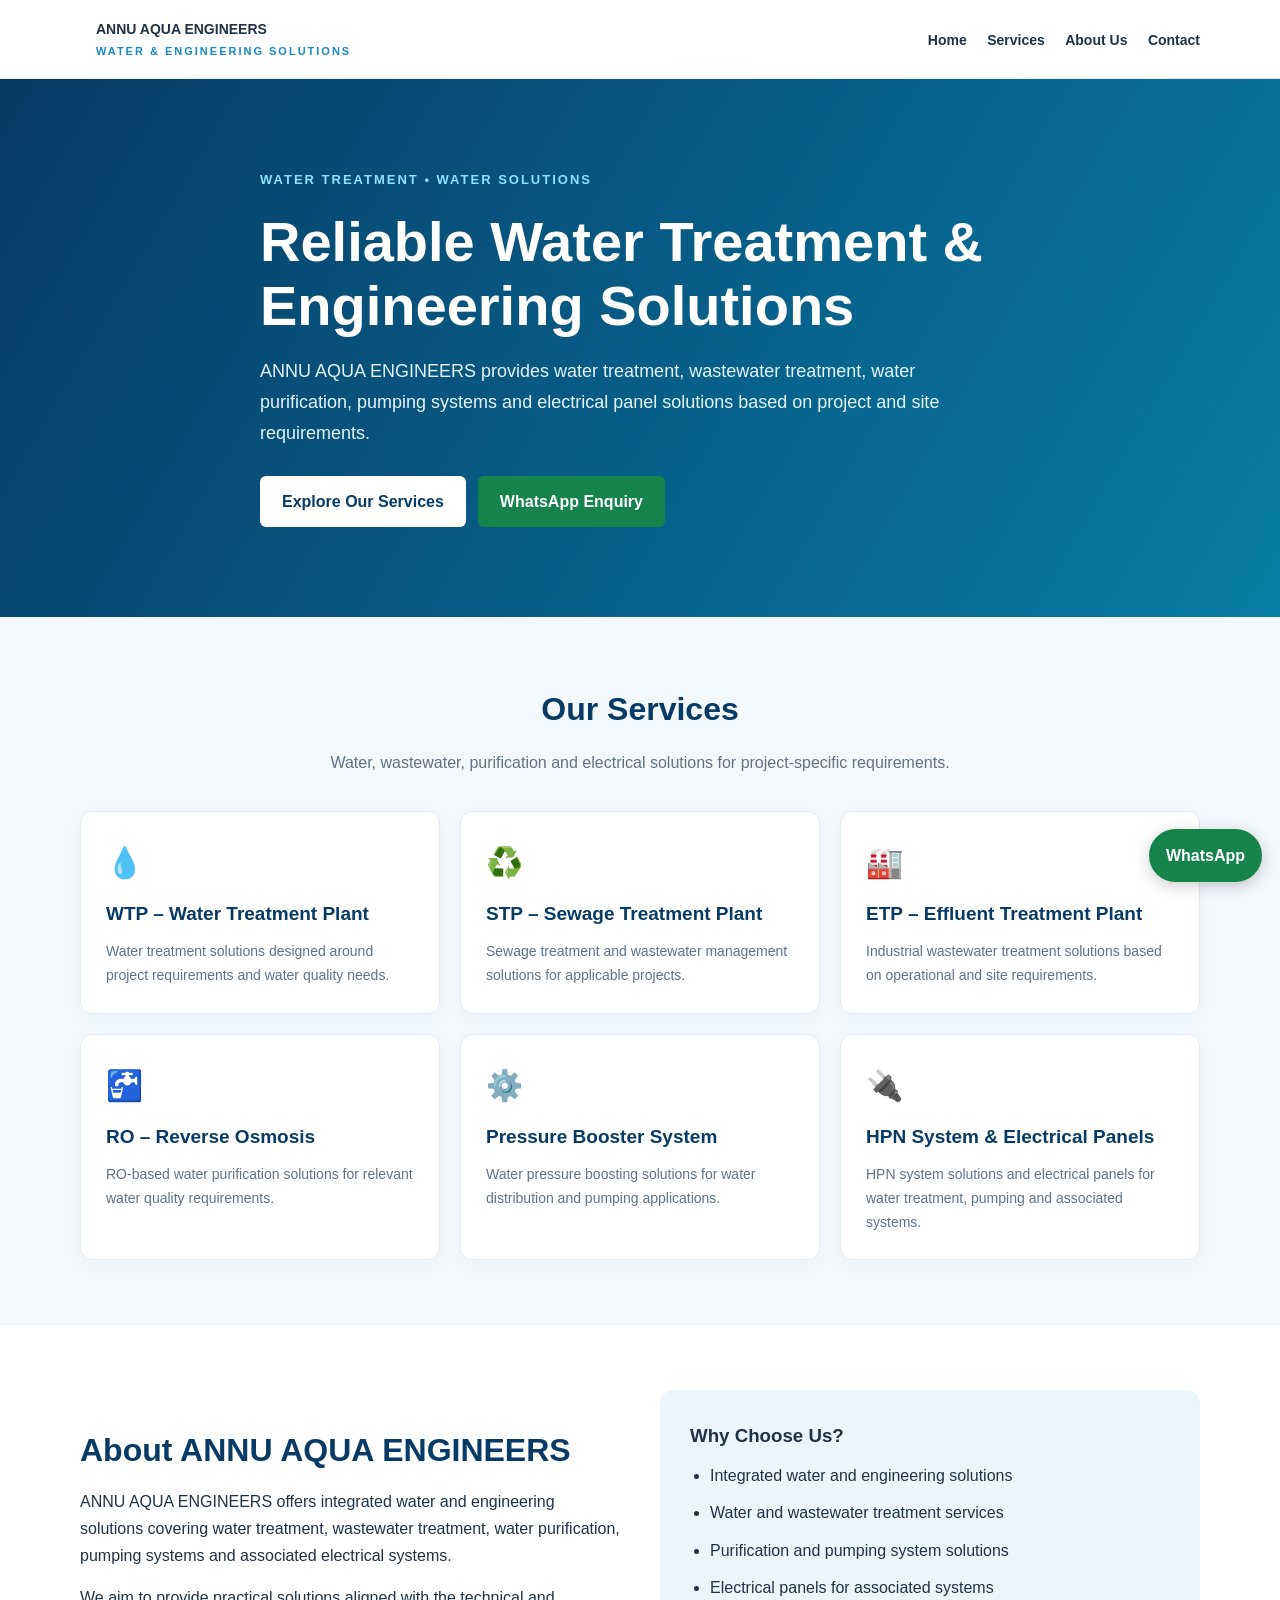
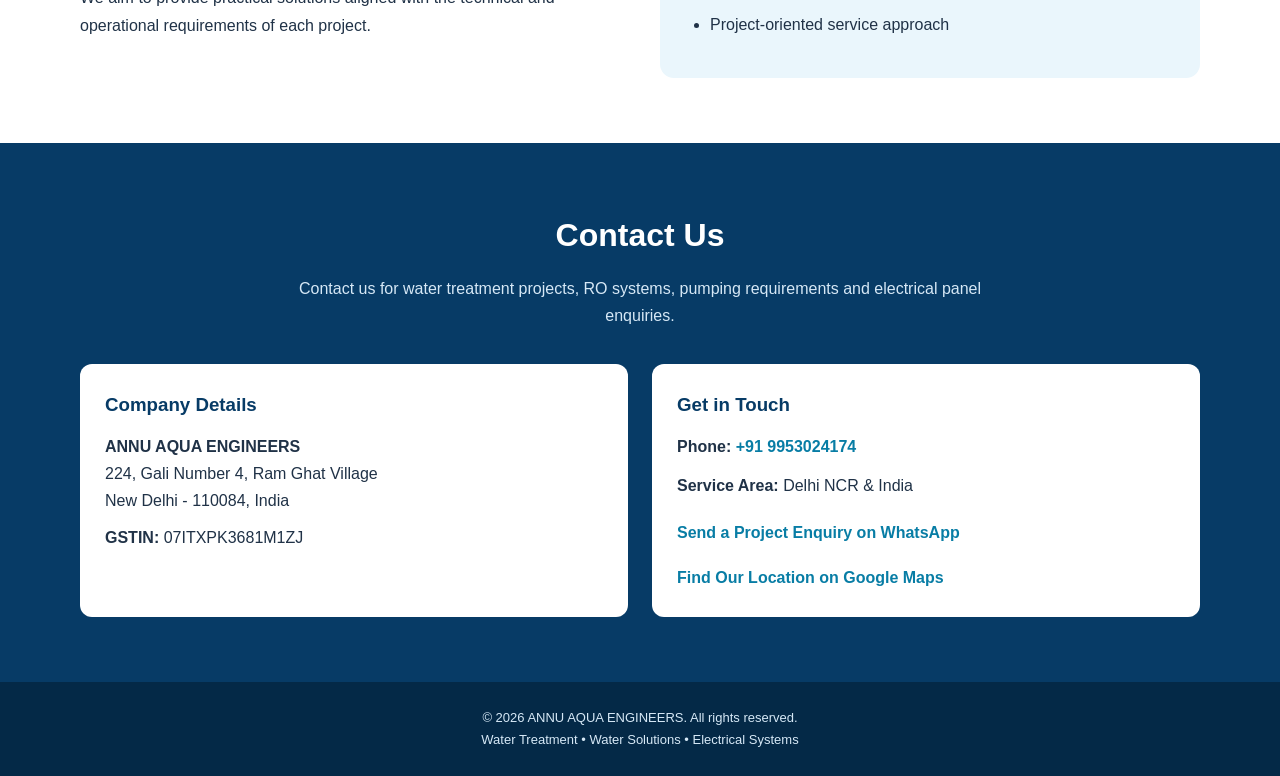
==== index.html @ 2c51b2d9 "Add files via upload" ====
<!DOCTYPE html>
<html lang="en">
<head>
  <meta charset="UTF-8">
  <meta name="viewport" content="width=device-width, initial-scale=1.0">

  <title>ANNU AQUA ENGINEERS | Water Treatment Solutions</title>

  <meta name="description"
    content="ANNU AQUA ENGINEERS offers water treatment, WTP, STP, ETP, RO systems, pressure booster systems and electrical panels in Delhi NCR and across India. Contact us for project enquiries.">

  <meta name="keywords"
    content="Water Treatment Plant Delhi NCR, WTP, STP, ETP, RO Plant, Water Purification, Pressure Booster System, Electrical Panels India">

  <meta name="theme-color" content="#073b66">

  <style>
    * {
      box-sizing: border-box;
      margin: 0;
      padding: 0;
    }

    html {
      scroll-behavior: smooth;
    }

    body {
      font-family: Arial, Helvetica, sans-serif;
      color: #203247;
      line-height: 1.7;
      background: #ffffff;
    }

    a {
      text-decoration: none;
    }

    .container {
      width: min(1120px, 92%);
      margin: auto;
    }

    header {
      background: #ffffff;
      padding: 18px 0;
      border-bottom: 1px solid #e5edf3;
    }

    .nav {
      display: flex;
      justify-content: space-between;
      align-items: center;
      gap: 18px;
      flex-wrap: wrap;
    }

    .brand {
      color: #073b66;
      font-size: 22px;
      font-weight: 800;
    }

    .brand small {
      display: block;
      font-size: 11px;
      letter-spacing: 2px;
      color: #168bc0;
    }

    .nav a {
      color: #203247;
      margin-left: 16px;
      font-size: 14px;
      font-weight: bold;
    }

    .hero {
      background: linear-gradient(120deg, #073b66, #087da5);
      color: white;
      padding: 90px 0;
    }

    .hero-content {
      max-width: 760px;
    }

    .eyebrow {
      color: #8de3ff;
      font-size: 13px;
      font-weight: bold;
      letter-spacing: 2px;
      text-transform: uppercase;
    }

    h1 {
      font-size: clamp(34px, 5vw, 56px);
      line-height: 1.15;
      margin: 18px 0;
    }

    .hero p {
      font-size: 18px;
      color: #e4f5ff;
      max-width: 680px;
    }

    .buttons {
      display: flex;
      gap: 12px;
      flex-wrap: wrap;
      margin-top: 28px;
    }

    .btn {
      display: inline-block;
      padding: 12px 22px;
      border-radius: 6px;
      font-weight: bold;
    }

    .btn-white {
      background: white;
      color: #073b66;
    }

    .btn-green {
      background: #16834b;
      color: white;
    }

    section {
      padding: 65px 0;
    }

    .section-title {
      text-align: center;
      color: #073b66;
      font-size: 32px;
      margin-bottom: 12px;
    }

    .section-intro {
      text-align: center;
      max-width: 720px;
      margin: 0 auto 35px;
      color: #607286;
    }

    .services {
      background: #f3f8fc;
    }

    .grid {
      display: grid;
      grid-template-columns: repeat(3, minmax(0, 1fr));
      gap: 20px;
    }

    .card {
      background: white;
      border: 1px solid #e2ebf2;
      border-radius: 12px;
      padding: 25px;
      box-shadow: 0 5px 20px #073b6608;
    }

    .card .symbol {
      font-size: 30px;
    }

    .card h3 {
      color: #073b66;
      margin: 10px 0;
      font-size: 19px;
    }

    .card p {
      color: #607286;
      font-size: 14px;
    }

    .about-layout {
      display: grid;
      grid-template-columns: 1fr 1fr;
      gap: 40px;
      align-items: center;
    }

    .about-layout h2 {
      color: #073b66;
      font-size: 32px;
      line-height: 1.25;
      margin-bottom: 18px;
    }

    .about-panel {
      background: #eaf6fc;
      border-radius: 14px;
      padding: 30px;
    }

    .about-panel li {
      margin: 10px 0 10px 20px;
    }

    .contact {
      background: #073b66;
      color: white;
    }

    .contact .section-title {
      color: white;
    }

    .contact .section-intro {
      color: #d6e8f6;
    }

    .contact-grid {
      display: grid;
      grid-template-columns: 1fr 1fr;
      gap: 24px;
    }

    .contact-card {
      background: #ffffff;
      color: #203247;
      border-radius: 12px;
      padding: 25px;
    }

    .contact-card h3 {
      color: #073b66;
      margin-bottom: 12px;
    }

    .contact-card a {
      color: #087da5;
      font-weight: bold;
    }

    footer {
      background: #042947;
      color: #d6e8f6;
      padding: 25px 0;
      text-align: center;
      font-size: 13px;
    }

    .whatsapp-float {
      position: fixed;
      right: 18px;
      bottom: 18px;
      background: #16834b;
      color: white;
      padding: 13px 17px;
      border-radius: 40px;
      box-shadow: 0 4px 16px #0003;
      font-weight: bold;
      z-index: 10;
    }

    @media (max-width: 760px) {
      .nav {
        flex-direction: column;
        align-items: flex-start;
      }

      .nav a {
        display: inline-block;
        margin: 8px 12px 0 0;
      }

      .hero {
        padding: 65px 0;
      }

      .grid,
      .about-layout,
      .contact-grid {
        grid-template-columns: 1fr;
      }

      section {
        padding: 48px 0;
      }
    }
  </style>
</head>

<body>

  <header>
    <div class="container nav">
      <a class="brand" href="#home">
        ANNU AQUA ENGINEERS
        <small>WATER & ENGINEERING SOLUTIONS</small>
      </a>

      <nav aria-label="Main navigation">
        <a href="#home">Home</a>
        <a href="#services">Services</a>
        <a href="#about">About Us</a>
        <a href="#contact">Contact</a>
      </nav>
    </div>
  </header>

  <main>
    <section class="hero" id="home">
      <div class="container hero-content">
        <div class="eyebrow">Water Treatment • Water Solutions</div>

        <h1>Reliable Water Treatment & Engineering Solutions</h1>

        <p>
          ANNU AQUA ENGINEERS provides water treatment, wastewater
          treatment, water purification, pumping systems and electrical
          panel solutions based on project and site requirements.
        </p>

        <div class="buttons">
          <a class="btn btn-white" href="#services">
            Explore Our Services
          </a>

          <a class="btn btn-green"
             href="https://wa.me/919953024174?text=Hello%20ANNU%20AQUA%20ENGINEERS%2C%20I%20need%20information%20about%20your%20services."
             target="_blank" rel="noopener noreferrer">
            WhatsApp Enquiry
          </a>
        </div>
      </div>
    </section>

    <section class="services" id="services">
      <div class="container">
        <h2 class="section-title">Our Services</h2>

        <p class="section-intro">
          Water, wastewater, purification and electrical solutions
          for project-specific requirements.
        </p>

        <div class="grid">
          <article class="card">
            <div class="symbol">💧</div>
            <h3>WTP – Water Treatment Plant</h3>
            <p>
              Water treatment solutions designed around project
              requirements and water quality needs.
            </p>
          </article>

          <article class="card">
            <div class="symbol">♻️</div>
            <h3>STP – Sewage Treatment Plant</h3>
            <p>
              Sewage treatment and wastewater management solutions
              for applicable projects.
            </p>
          </article>

          <article class="card">
            <div class="symbol">🏭</div>
            <h3>ETP – Effluent Treatment Plant</h3>
            <p>
              Industrial wastewater treatment solutions based on
              operational and site requirements.
            </p>
          </article>

          <article class="card">
            <div class="symbol">🚰</div>
            <h3>RO – Reverse Osmosis</h3>
            <p>
              RO-based water purification solutions for relevant
              water quality requirements.
            </p>
          </article>

          <article class="card">
            <div class="symbol">⚙️</div>
            <h3>Pressure Booster System</h3>
            <p>
              Water pressure boosting solutions for water distribution
              and pumping applications.
            </p>
          </article>

          <article class="card">
            <div class="symbol">🔌</div>
            <h3>HPN System & Electrical Panels</h3>
            <p>
              HPN system solutions and electrical panels for water
              treatment, pumping and associated systems.
            </p>
          </article>
        </div>
      </div>
    </section>

    <section id="about">
      <div class="container about-layout">
        <div>
          <h2>About ANNU AQUA ENGINEERS</h2>

          <p>
            ANNU AQUA ENGINEERS offers integrated water and engineering
            solutions covering water treatment, wastewater treatment,
            water purification, pumping systems and associated
            electrical systems.
          </p>

          <p style="margin-top: 15px;">
            We aim to provide practical solutions aligned with the
            technical and operational requirements of each project.
          </p>
        </div>

        <div class="about-panel">
          <h3>Why Choose Us?</h3>
          <ul>
            <li>Integrated water and engineering solutions</li>
            <li>Water and wastewater treatment services</li>
            <li>Purification and pumping system solutions</li>
            <li>Electrical panels for associated systems</li>
            <li>Project-oriented service approach</li>
          </ul>
        </div>
      </div>
    </section>

    <section class="contact" id="contact">
      <div class="container">
        <h2 class="section-title">Contact Us</h2>

        <p class="section-intro">
          Contact us for water treatment projects, RO systems,
          pumping requirements and electrical panel enquiries.
        </p>

        <div class="contact-grid">
          <div class="contact-card">
            <h3>Company Details</h3>

            <p><strong>ANNU AQUA ENGINEERS</strong></p>
            <p>224, Gali Number 4, Ram Ghat Village</p>
            <p>New Delhi - 110084, India</p>
            <p style="margin-top: 10px;">
              <strong>GSTIN:</strong> 07ITXPK3681M1ZJ
            </p>
          </div>

          <div class="contact-card">
            <h3>Get in Touch</h3>

            <p>
              <strong>Phone:</strong>
              <a href="tel:+919953024174">+91 9953024174</a>
            </p>

            <p style="margin-top: 12px;">
              <strong>Service Area:</strong> Delhi NCR & India
            </p>

            <p style="margin-top: 20px;">
              <a href="https://wa.me/919953024174?text=Hello%20ANNU%20AQUA%20ENGINEERS%2C%20I%20would%20like%20a%20project%20quotation."
                 target="_blank" rel="noopener noreferrer">
                Send a Project Enquiry on WhatsApp
              </a>
            </p>

            <p style="margin-top: 18px;">
              <a href="https://www.google.com/maps/search/?api=1&query=224%2C+Gali+Number+4%2C+Ram+Ghat+Village%2C+New+Delhi+110084"
                 target="_blank" rel="noopener noreferrer">
                Find Our Location on Google Maps
              </a>
            </p>
          </div>
        </div>
      </div>
    </section>
  </main>

  <footer>
    <div class="container">
      <p>© <span id="year"></span> ANNU AQUA ENGINEERS. All rights reserved.</p>
      <p>Water Treatment • Water Solutions • Electrical Systems</p>
    </div>
  </footer>

  <a class="whatsapp-float"
     href="https://wa.me/919953024174?text=Hello%20ANNU%20AQUA%20ENGINEERS"
     target="_blank" rel="noopener noreferrer"
     aria-label="Contact ANNU AQUA ENGINEERS on WhatsApp">
    WhatsApp
  </a>

  <script>
    document.getElementById("year").textContent =
      new Date().getFullYear();
  </script>

</body>
</html>
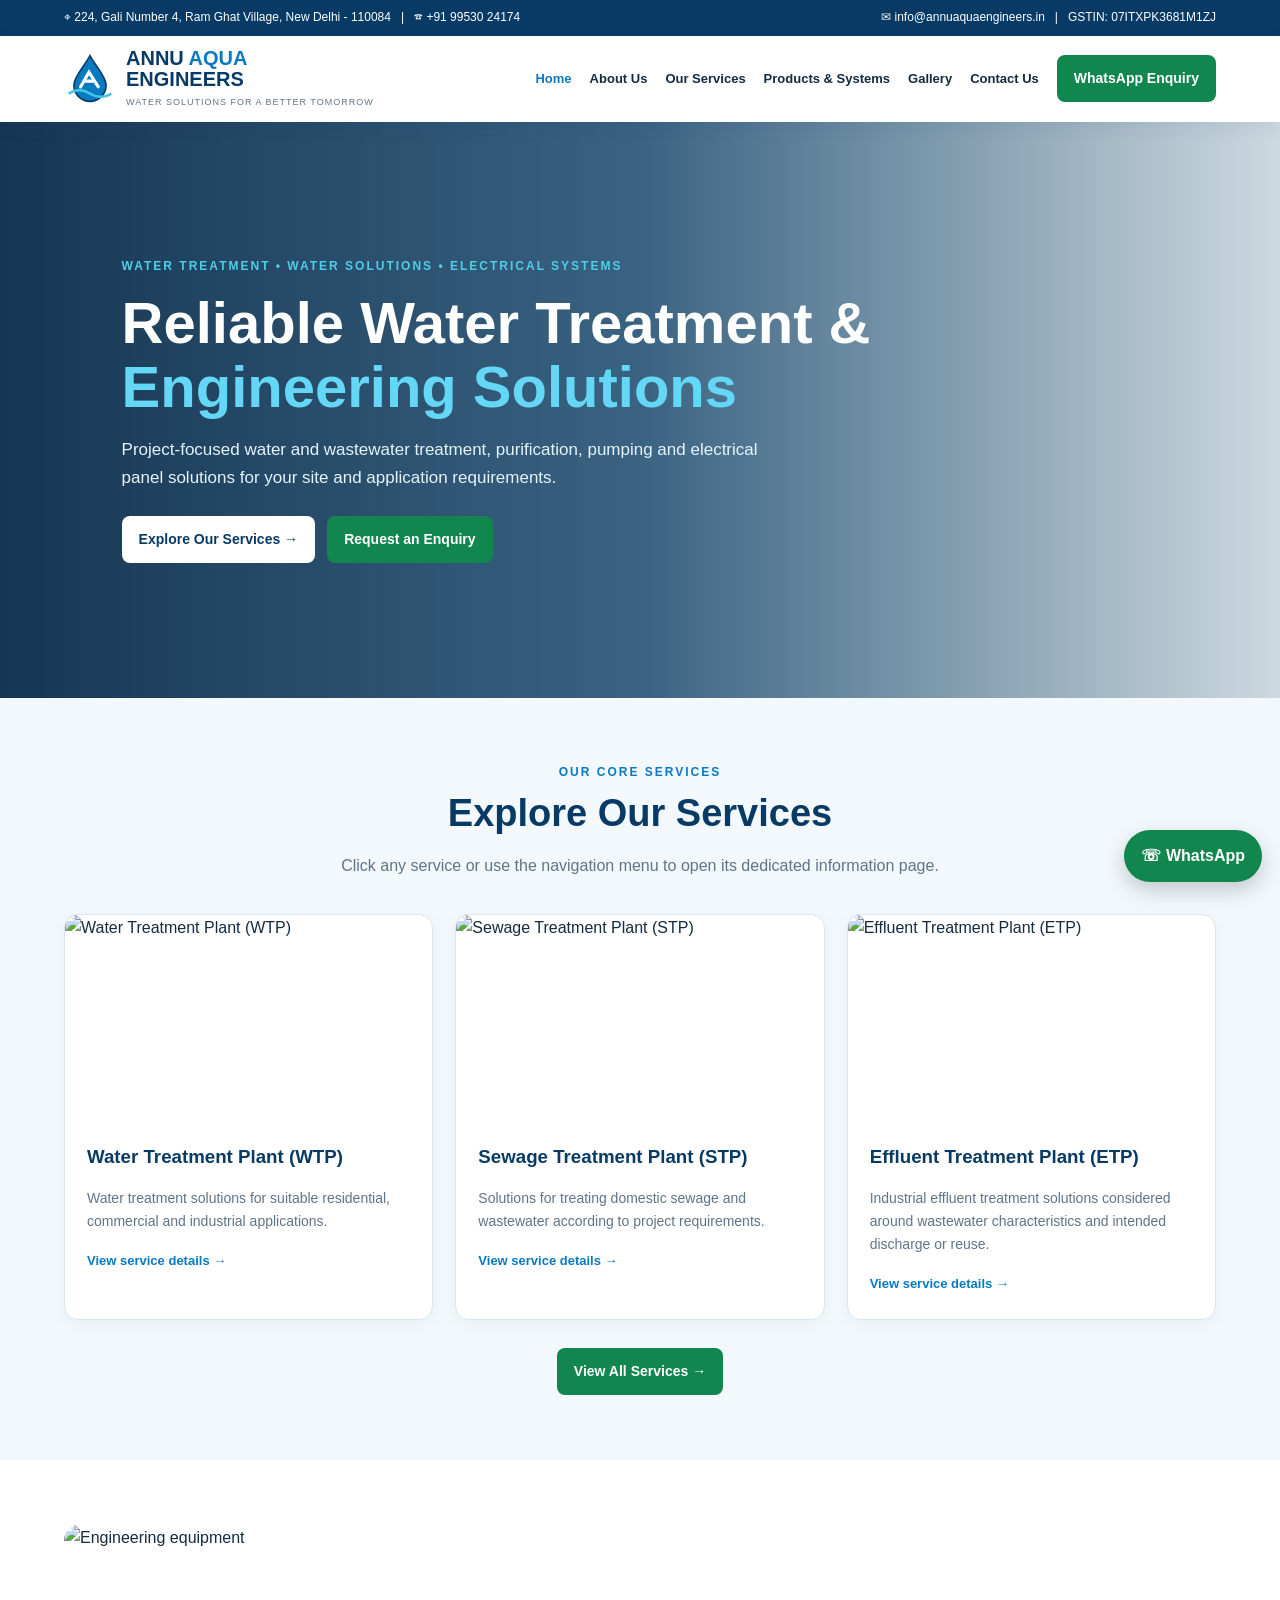
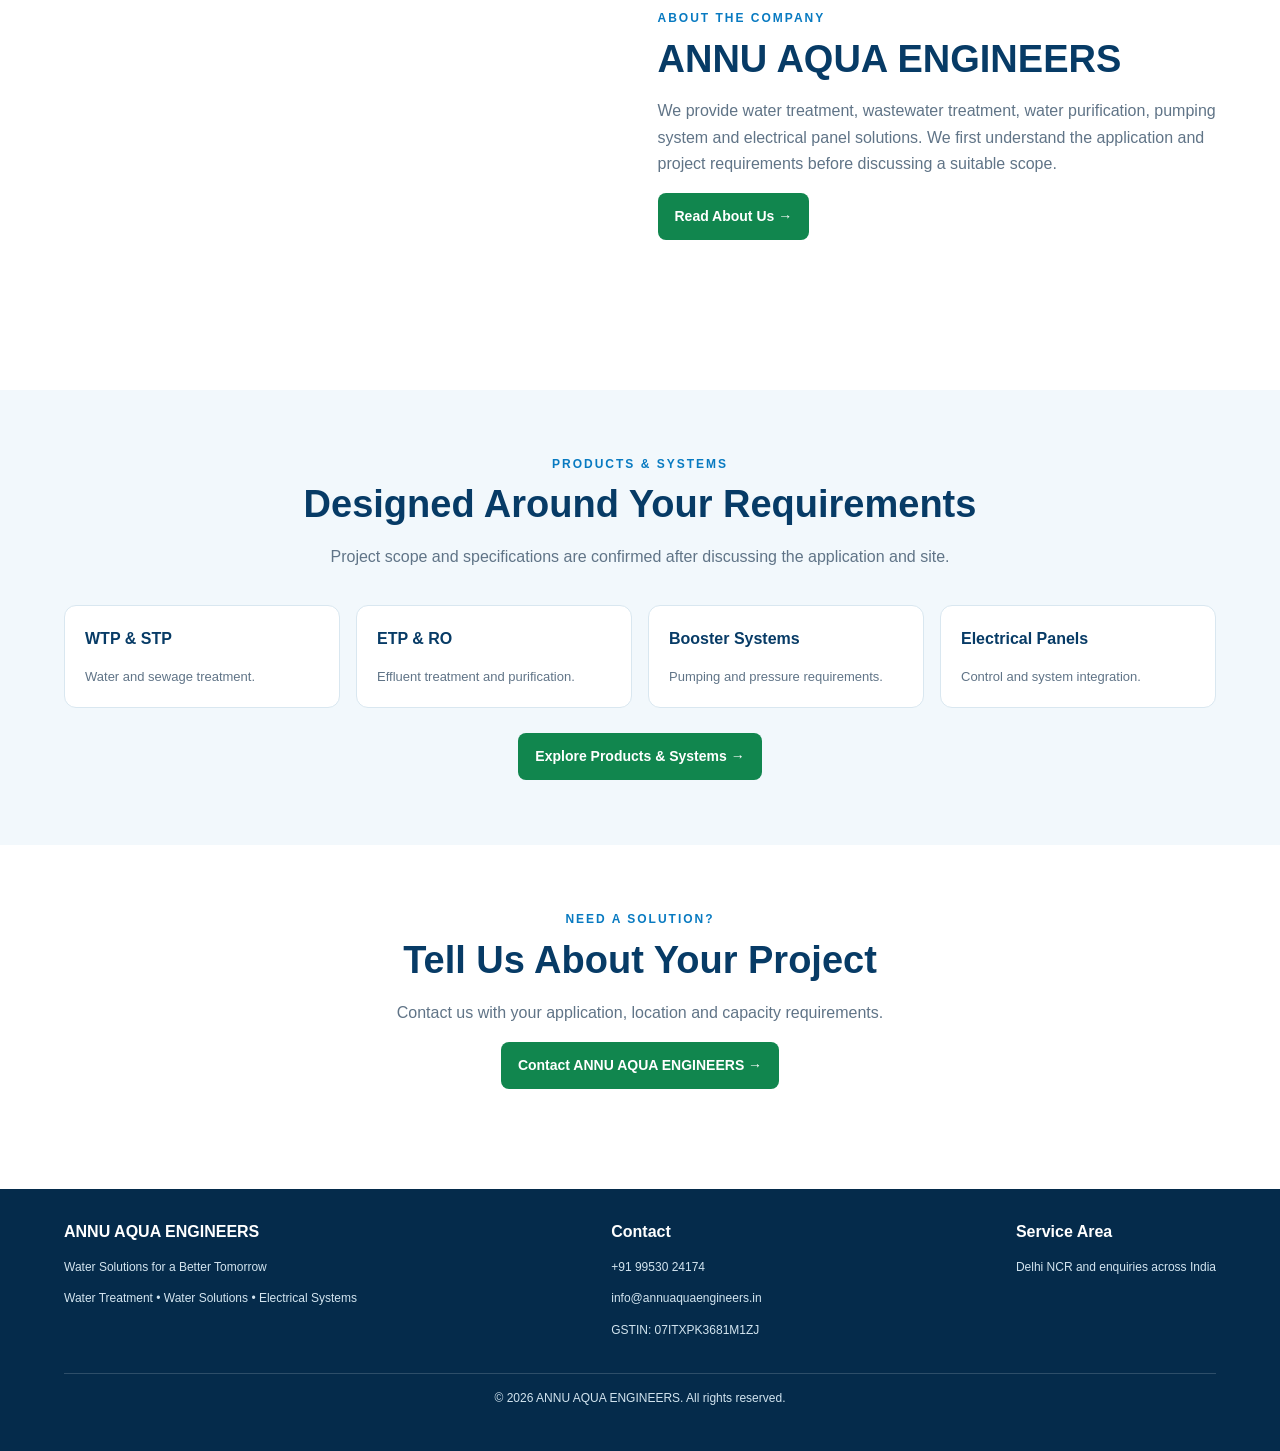
==== commit 415e7464: "Add files via upload Signed-off-by: neerajbhandari90-jpg <neerajbhandari90@gmail.com>" ====
--- a/index.html
+++ b/index.html
@@ -1,508 +1,6 @@
-
-<!DOCTYPE html>
-<html lang="en">
-<head>
-  <meta charset="UTF-8">
-  <meta name="viewport" content="width=device-width, initial-scale=1.0">
-
-  <title>ANNU AQUA ENGINEERS | Water Treatment Solutions</title>
-
-  <meta name="description"
-    content="ANNU AQUA ENGINEERS offers water treatment, WTP, STP, ETP, RO systems, pressure booster systems and electrical panels in Delhi NCR and across India. Contact us for project enquiries.">
-
-  <meta name="keywords"
-    content="Water Treatment Plant Delhi NCR, WTP, STP, ETP, RO Plant, Water Purification, Pressure Booster System, Electrical Panels India">
-
-  <meta name="theme-color" content="#073b66">
-
-  <style>
-    * {
-      box-sizing: border-box;
-      margin: 0;
-      padding: 0;
-    }
-
-    html {
-      scroll-behavior: smooth;
-    }
-
-    body {
-      font-family: Arial, Helvetica, sans-serif;
-      color: #203247;
-      line-height: 1.7;
-      background: #ffffff;
-    }
-
-    a {
-      text-decoration: none;
-    }
-
-    .container {
-      width: min(1120px, 92%);
-      margin: auto;
-    }
-
-    header {
-      background: #ffffff;
-      padding: 18px 0;
-      border-bottom: 1px solid #e5edf3;
-    }
-
-    .nav {
-      display: flex;
-      justify-content: space-between;
-      align-items: center;
-      gap: 18px;
-      flex-wrap: wrap;
-    }
-
-    .brand {
-      color: #073b66;
-      font-size: 22px;
-      font-weight: 800;
-    }
-
-    .brand small {
-      display: block;
-      font-size: 11px;
-      letter-spacing: 2px;
-      color: #168bc0;
-    }
-
-    .nav a {
-      color: #203247;
-      margin-left: 16px;
-      font-size: 14px;
-      font-weight: bold;
-    }
-
-    .hero {
-      background: linear-gradient(120deg, #073b66, #087da5);
-      color: white;
-      padding: 90px 0;
-    }
-
-    .hero-content {
-      max-width: 760px;
-    }
-
-    .eyebrow {
-      color: #8de3ff;
-      font-size: 13px;
-      font-weight: bold;
-      letter-spacing: 2px;
-      text-transform: uppercase;
-    }
-
-    h1 {
-      font-size: clamp(34px, 5vw, 56px);
-      line-height: 1.15;
-      margin: 18px 0;
-    }
-
-    .hero p {
-      font-size: 18px;
-      color: #e4f5ff;
-      max-width: 680px;
-    }
-
-    .buttons {
-      display: flex;
-      gap: 12px;
-      flex-wrap: wrap;
-      margin-top: 28px;
-    }
-
-    .btn {
-      display: inline-block;
-      padding: 12px 22px;
-      border-radius: 6px;
-      font-weight: bold;
-    }
-
-    .btn-white {
-      background: white;
-      color: #073b66;
-    }
-
-    .btn-green {
-      background: #16834b;
-      color: white;
-    }
-
-    section {
-      padding: 65px 0;
-    }
-
-    .section-title {
-      text-align: center;
-      color: #073b66;
-      font-size: 32px;
-      margin-bottom: 12px;
-    }
-
-    .section-intro {
-      text-align: center;
-      max-width: 720px;
-      margin: 0 auto 35px;
-      color: #607286;
-    }
-
-    .services {
-      background: #f3f8fc;
-    }
-
-    .grid {
-      display: grid;
-      grid-template-columns: repeat(3, minmax(0, 1fr));
-      gap: 20px;
-    }
-
-    .card {
-      background: white;
-      border: 1px solid #e2ebf2;
-      border-radius: 12px;
-      padding: 25px;
-      box-shadow: 0 5px 20px #073b6608;
-    }
-
-    .card .symbol {
-      font-size: 30px;
-    }
-
-    .card h3 {
-      color: #073b66;
-      margin: 10px 0;
-      font-size: 19px;
-    }
-
-    .card p {
-      color: #607286;
-      font-size: 14px;
-    }
-
-    .about-layout {
-      display: grid;
-      grid-template-columns: 1fr 1fr;
-      gap: 40px;
-      align-items: center;
-    }
-
-    .about-layout h2 {
-      color: #073b66;
-      font-size: 32px;
-      line-height: 1.25;
-      margin-bottom: 18px;
-    }
-
-    .about-panel {
-      background: #eaf6fc;
-      border-radius: 14px;
-      padding: 30px;
-    }
-
-    .about-panel li {
-      margin: 10px 0 10px 20px;
-    }
-
-    .contact {
-      background: #073b66;
-      color: white;
-    }
-
-    .contact .section-title {
-      color: white;
-    }
-
-    .contact .section-intro {
-      color: #d6e8f6;
-    }
-
-    .contact-grid {
-      display: grid;
-      grid-template-columns: 1fr 1fr;
-      gap: 24px;
-    }
-
-    .contact-card {
-      background: #ffffff;
-      color: #203247;
-      border-radius: 12px;
-      padding: 25px;
-    }
-
-    .contact-card h3 {
-      color: #073b66;
-      margin-bottom: 12px;
-    }
-
-    .contact-card a {
-      color: #087da5;
-      font-weight: bold;
-    }
-
-    footer {
-      background: #042947;
-      color: #d6e8f6;
-      padding: 25px 0;
-      text-align: center;
-      font-size: 13px;
-    }
-
-    .whatsapp-float {
-      position: fixed;
-      right: 18px;
-      bottom: 18px;
-      background: #16834b;
-      color: white;
-      padding: 13px 17px;
-      border-radius: 40px;
-      box-shadow: 0 4px 16px #0003;
-      font-weight: bold;
-      z-index: 10;
-    }
-
-    @media (max-width: 760px) {
-      .nav {
-        flex-direction: column;
-        align-items: flex-start;
-      }
-
-      .nav a {
-        display: inline-block;
-        margin: 8px 12px 0 0;
-      }
-
-      .hero {
-        padding: 65px 0;
-      }
-
-      .grid,
-      .about-layout,
-      .contact-grid {
-        grid-template-columns: 1fr;
-      }
-
-      section {
-        padding: 48px 0;
-      }
-    }
-  </style>
-</head>
-
-<body>
-
-  <header>
-    <div class="container nav">
-      <a class="brand" href="#home">
-        ANNU AQUA ENGINEERS
-        <small>WATER & ENGINEERING SOLUTIONS</small>
-      </a>
-
-      <nav aria-label="Main navigation">
-        <a href="#home">Home</a>
-        <a href="#services">Services</a>
-        <a href="#about">About Us</a>
-        <a href="#contact">Contact</a>
-      </nav>
-    </div>
-  </header>
-
-  <main>
-    <section class="hero" id="home">
-      <div class="container hero-content">
-        <div class="eyebrow">Water Treatment • Water Solutions</div>
-
-        <h1>Reliable Water Treatment & Engineering Solutions</h1>
-
-        <p>
-          ANNU AQUA ENGINEERS provides water treatment, wastewater
-          treatment, water purification, pumping systems and electrical
-          panel solutions based on project and site requirements.
-        </p>
-
-        <div class="buttons">
-          <a class="btn btn-white" href="#services">
-            Explore Our Services
-          </a>
-
-          <a class="btn btn-green"
-             href="https://wa.me/919953024174?text=Hello%20ANNU%20AQUA%20ENGINEERS%2C%20I%20need%20information%20about%20your%20services."
-             target="_blank" rel="noopener noreferrer">
-            WhatsApp Enquiry
-          </a>
-        </div>
-      </div>
-    </section>
-
-    <section class="services" id="services">
-      <div class="container">
-        <h2 class="section-title">Our Services</h2>
-
-        <p class="section-intro">
-          Water, wastewater, purification and electrical solutions
-          for project-specific requirements.
-        </p>
-
-        <div class="grid">
-          <article class="card">
-            <div class="symbol">💧</div>
-            <h3>WTP – Water Treatment Plant</h3>
-            <p>
-              Water treatment solutions designed around project
-              requirements and water quality needs.
-            </p>
-          </article>
-
-          <article class="card">
-            <div class="symbol">♻️</div>
-            <h3>STP – Sewage Treatment Plant</h3>
-            <p>
-              Sewage treatment and wastewater management solutions
-              for applicable projects.
-            </p>
-          </article>
-
-          <article class="card">
-            <div class="symbol">🏭</div>
-            <h3>ETP – Effluent Treatment Plant</h3>
-            <p>
-              Industrial wastewater treatment solutions based on
-              operational and site requirements.
-            </p>
-          </article>
-
-          <article class="card">
-            <div class="symbol">🚰</div>
-            <h3>RO – Reverse Osmosis</h3>
-            <p>
-              RO-based water purification solutions for relevant
-              water quality requirements.
-            </p>
-          </article>
-
-          <article class="card">
-            <div class="symbol">⚙️</div>
-            <h3>Pressure Booster System</h3>
-            <p>
-              Water pressure boosting solutions for water distribution
-              and pumping applications.
-            </p>
-          </article>
-
-          <article class="card">
-            <div class="symbol">🔌</div>
-            <h3>HPN System & Electrical Panels</h3>
-            <p>
-              HPN system solutions and electrical panels for water
-              treatment, pumping and associated systems.
-            </p>
-          </article>
-        </div>
-      </div>
-    </section>
-
-    <section id="about">
-      <div class="container about-layout">
-        <div>
-          <h2>About ANNU AQUA ENGINEERS</h2>
-
-          <p>
-            ANNU AQUA ENGINEERS offers integrated water and engineering
-            solutions covering water treatment, wastewater treatment,
-            water purification, pumping systems and associated
-            electrical systems.
-          </p>
-
-          <p style="margin-top: 15px;">
-            We aim to provide practical solutions aligned with the
-            technical and operational requirements of each project.
-          </p>
-        </div>
-
-        <div class="about-panel">
-          <h3>Why Choose Us?</h3>
-          <ul>
-            <li>Integrated water and engineering solutions</li>
-            <li>Water and wastewater treatment services</li>
-            <li>Purification and pumping system solutions</li>
-            <li>Electrical panels for associated systems</li>
-            <li>Project-oriented service approach</li>
-          </ul>
-        </div>
-      </div>
-    </section>
-
-    <section class="contact" id="contact">
-      <div class="container">
-        <h2 class="section-title">Contact Us</h2>
-
-        <p class="section-intro">
-          Contact us for water treatment projects, RO systems,
-          pumping requirements and electrical panel enquiries.
-        </p>
-
-        <div class="contact-grid">
-          <div class="contact-card">
-            <h3>Company Details</h3>
-
-            <p><strong>ANNU AQUA ENGINEERS</strong></p>
-            <p>224, Gali Number 4, Ram Ghat Village</p>
-            <p>New Delhi - 110084, India</p>
-            <p style="margin-top: 10px;">
-              <strong>GSTIN:</strong> 07ITXPK3681M1ZJ
-            </p>
-          </div>
-
-          <div class="contact-card">
-            <h3>Get in Touch</h3>
-
-            <p>
-              <strong>Phone:</strong>
-              <a href="tel:+919953024174">+91 9953024174</a>
-            </p>
-
-            <p style="margin-top: 12px;">
-              <strong>Service Area:</strong> Delhi NCR & India
-            </p>
-
-            <p style="margin-top: 20px;">
-              <a href="https://wa.me/919953024174?text=Hello%20ANNU%20AQUA%20ENGINEERS%2C%20I%20would%20like%20a%20project%20quotation."
-                 target="_blank" rel="noopener noreferrer">
-                Send a Project Enquiry on WhatsApp
-              </a>
-            </p>
-
-            <p style="margin-top: 18px;">
-              <a href="https://www.google.com/maps/search/?api=1&query=224%2C+Gali+Number+4%2C+Ram+Ghat+Village%2C+New+Delhi+110084"
-                 target="_blank" rel="noopener noreferrer">
-                Find Our Location on Google Maps
-              </a>
-            </p>
-          </div>
-        </div>
-      </div>
-    </section>
-  </main>
-
-  <footer>
-    <div class="container">
-      <p>© <span id="year"></span> ANNU AQUA ENGINEERS. All rights reserved.</p>
-      <p>Water Treatment • Water Solutions • Electrical Systems</p>
-    </div>
-  </footer>
-
-  <a class="whatsapp-float"
-     href="https://wa.me/919953024174?text=Hello%20ANNU%20AQUA%20ENGINEERS"
-     target="_blank" rel="noopener noreferrer"
-     aria-label="Contact ANNU AQUA ENGINEERS on WhatsApp">
-    WhatsApp
-  </a>
-
-  <script>
-    document.getElementById("year").textContent =
-      new Date().getFullYear();
-  </script>
-
-</body>
-</html>
+<!doctype html><html lang="en"><head><meta charset="utf-8"><meta name="viewport" content="width=device-width,initial-scale=1"><title>Home | ANNU AQUA ENGINEERS</title><meta name="description" content="Water treatment, wastewater treatment, RO systems, pressure booster systems and electrical panels by ANNU AQUA ENGINEERS in Delhi NCR and across India."><link rel="stylesheet" href="style.css"></head><body><div class="topbar"><div>⌖ 224, Gali Number 4, Ram Ghat Village, New Delhi - 110084 &nbsp; | &nbsp; ☎ <a href="tel:+919953024174">+91 99530 24174</a></div><div>✉ <a href="mailto:info@annuaquaengineers.in">info@annuaquaengineers.in</a> &nbsp; | &nbsp; GSTIN: 07ITXPK3681M1ZJ</div></div>
+<header class="nav"><a class="brand" href="index.html"><svg class="logo" viewBox="0 0 100 100" aria-label="Water drop logo"><path d="M50 5 C39 26 19 45 19 62 A31 31 0 0 0 81 62 C81 45 61 26 50 5Z" fill="#087ac1" stroke="#073b66" stroke-width="3"/><path d="M32 65 L48 37 L66 65 M39 54 H59" fill="none" stroke="white" stroke-width="6" stroke-linecap="round"/><path d="M9 78 Q29 65 50 78 T91 78" fill="none" stroke="#43c5e8" stroke-width="5"/></svg><div><div class="brand-title">ANNU <span>AQUA</span><br>ENGINEERS</div><div class="tagline">WATER SOLUTIONS FOR A BETTER TOMORROW</div></div></a><nav class="links"><a class="active" href="index.html">Home</a><a class="" href="about.html">About Us</a><a class="" href="services.html">Our Services</a><a class="" href="products.html">Products & Systems</a><a class="" href="gallery.html">Gallery</a><a class="" href="contact.html">Contact Us</a><a class="btn btn-primary" href="https://wa.me/919953024174?text=Hello%20ANNU%20AQUA%20ENGINEERS">WhatsApp Enquiry</a></nav></header><main><section class="hero"><div class="hero-inner"><div class="eyebrow">Water Treatment • Water Solutions • Electrical Systems</div><h1>Reliable Water Treatment &amp; <em>Engineering Solutions</em></h1><p>Project-focused water and wastewater treatment, purification, pumping and electrical panel solutions for your site and application requirements.</p><div class="actions"><a class="btn btn-light" href="services.html">Explore Our Services →</a><a class="btn btn-primary" href="contact.html">Request an Enquiry</a></div></div></section>
+<section class="pale"><div class="container"><div class="section-head"><div class="kicker">Our core services</div><h2>Explore Our Services</h2><p>Click any service or use the navigation menu to open its dedicated information page.</p></div><div class="grid"><article class="card"><img loading="lazy" src="https://images.unsplash.com/photo-1530053969600-caed2596d242?auto=format&fit=crop&w=900&q=80" alt="Water Treatment Plant (WTP)"><div class="card-body"><h3>Water Treatment Plant (WTP)</h3><p>Water treatment solutions for suitable residential, commercial and industrial applications.</p><a class="text-link" href="services.html">View service details →</a></div></article><article class="card"><img loading="lazy" src="https://images.unsplash.com/photo-1516937941344-00b4e0337589?auto=format&fit=crop&w=900&q=80" alt="Sewage Treatment Plant (STP)"><div class="card-body"><h3>Sewage Treatment Plant (STP)</h3><p>Solutions for treating domestic sewage and wastewater according to project requirements.</p><a class="text-link" href="services.html">View service details →</a></div></article><article class="card"><img loading="lazy" src="https://images.unsplash.com/photo-1581092160607-ee22621dd758?auto=format&fit=crop&w=900&q=80" alt="Effluent Treatment Plant (ETP)"><div class="card-body"><h3>Effluent Treatment Plant (ETP)</h3><p>Industrial effluent treatment solutions considered around wastewater characteristics and intended discharge or reuse.</p><a class="text-link" href="services.html">View service details →</a></div></article></div><div style="text-align:center;margin-top:28px"><a class="btn btn-primary" href="services.html">View All Services →</a></div></div></section>
+<section><div class="container about-grid"><img loading="lazy" src="https://images.unsplash.com/photo-1581092580497-e0d23cbdf1dc?auto=format&fit=crop&w=1000&q=80" alt="Engineering equipment"><div><div class="kicker">About the company</div><h2>ANNU AQUA ENGINEERS</h2><p class="muted">We provide water treatment, wastewater treatment, water purification, pumping system and electrical panel solutions. We first understand the application and project requirements before discussing a suitable scope.</p><a class="btn btn-primary" href="about.html">Read About Us →</a></div></div></section>
+<section class="pale"><div class="container"><div class="section-head"><div class="kicker">Products &amp; systems</div><h2>Designed Around Your Requirements</h2><p>Project scope and specifications are confirmed after discussing the application and site.</p></div><div class="feature-grid"><div class="feature"><b>WTP &amp; STP</b><p>Water and sewage treatment.</p></div><div class="feature"><b>ETP &amp; RO</b><p>Effluent treatment and purification.</p></div><div class="feature"><b>Booster Systems</b><p>Pumping and pressure requirements.</p></div><div class="feature"><b>Electrical Panels</b><p>Control and system integration.</p></div></div><div style="text-align:center;margin-top:25px"><a class="btn btn-primary" href="products.html">Explore Products &amp; Systems →</a></div></div></section>
+<section><div class="container section-head"><div class="kicker">Need a solution?</div><h2>Tell Us About Your Project</h2><p>Contact us with your application, location and capacity requirements.</p><a class="btn btn-primary" href="contact.html">Contact ANNU AQUA ENGINEERS →</a></div></section></main><footer><div class="footer-inner"><div><strong>ANNU AQUA ENGINEERS</strong><p>Water Solutions for a Better Tomorrow</p><p>Water Treatment • Water Solutions • Electrical Systems</p></div><div><strong>Contact</strong><p>+91 99530 24174</p><p>info@annuaquaengineers.in</p><p>GSTIN: 07ITXPK3681M1ZJ</p></div><div><strong>Service Area</strong><p>Delhi NCR and enquiries across India</p></div></div><p style="text-align:center;border-top:1px solid #ffffff2a;padding-top:15px;margin-top:20px">© <span id="year"></span> ANNU AQUA ENGINEERS. All rights reserved.</p></footer><a class="floating-wa" href="https://wa.me/919953024174?text=Hello%20ANNU%20AQUA%20ENGINEERS%2C%20I%20have%20a%20project%20enquiry." target="_blank" rel="noopener">☏ WhatsApp</a><script>document.getElementById('year').textContent=new Date().getFullYear();</script></body></html>
--- a/style.css
+++ b/style.css
@@ -0,0 +1,4 @@
+
+:root{--navy:#073b66;--blue:#087ac1;--cyan:#43c5e8;--green:#11864e;--ink:#142b40;--muted:#607487;--pale:#f2f8fc;--line:#d9e7f0;--shadow:0 12px 32px rgba(7,59,102,.10)}
+*{box-sizing:border-box}html{scroll-behavior:smooth;scroll-padding-top:90px}body{margin:0;font-family:Arial,Helvetica,sans-serif;color:var(--ink);line-height:1.65}a{text-decoration:none;color:inherit}img{max-width:100%;display:block}.topbar{background:var(--navy);color:white;padding:8px 5%;font-size:12px;display:flex;justify-content:space-between;gap:12px;flex-wrap:wrap}.topbar a{color:white}.nav{position:sticky;top:0;z-index:20;background:#fff;box-shadow:0 4px 18px #073b6614;padding:12px 5%;display:flex;align-items:center;justify-content:space-between;gap:18px}.brand{display:flex;align-items:center;gap:10px;min-width:225px}.logo{width:52px;height:52px}.brand-title{font-size:20px;font-weight:900;color:var(--navy);line-height:1.05}.brand-title span{color:var(--blue)}.tagline{font-size:9px;color:var(--muted);letter-spacing:1px;margin-top:5px}.links{display:flex;align-items:center;gap:18px;font-size:13px;font-weight:700;flex-wrap:wrap}.links a:hover,.links a.active{color:var(--blue)}.btn{display:inline-block;border:0;border-radius:8px;padding:12px 17px;font-weight:700;font-size:14px;cursor:pointer}.btn-primary{background:var(--green);color:#fff}.btn-light{background:#fff;color:var(--navy)}.hero{color:white;background:linear-gradient(90deg,#042746ed,#053960c9,#04416633),url('https://images.unsplash.com/photo-1532094349884-543bc11b234d?auto=format&fit=crop&w=2000&q=85') center/cover;min-height:470px;display:flex;align-items:center}.hero-inner{max-width:1200px;margin:auto;width:100%;padding:70px 5%}.eyebrow,.kicker{font-size:12px;text-transform:uppercase;letter-spacing:2px;font-weight:800;color:#4fcde9}h1{font-size:clamp(34px,5vw,58px);line-height:1.1;max-width:750px;margin:15px 0}h1 em{font-style:normal;color:#65d7f6}.hero p{max-width:650px;color:#e5f4fc;font-size:17px}.actions{display:flex;gap:12px;flex-wrap:wrap;margin-top:24px}section{padding:65px 5%}.container{max-width:1180px;margin:auto}.section-head{text-align:center;max-width:760px;margin:0 auto 35px}.kicker{color:var(--blue)}h2{font-size:clamp(27px,3vw,38px);line-height:1.2;color:var(--navy);margin:8px 0 12px}.muted,.section-head p{color:var(--muted)}.pale{background:var(--pale)}.grid{display:grid;grid-template-columns:repeat(3,1fr);gap:22px}.card{background:white;border:1px solid var(--line);border-radius:14px;overflow:hidden;box-shadow:0 5px 18px #073b660b}.card img{height:205px;width:100%;object-fit:cover}.card-body{padding:22px}.card h3{color:var(--navy);margin:0 0 8px}.card p,.card li{font-size:14px;color:var(--muted)}.text-link{color:var(--blue);font-size:13px;font-weight:800}.about-grid,.contact-grid{display:grid;grid-template-columns:1fr 1fr;gap:35px;align-items:center}.about-grid img{width:100%;height:400px;object-fit:cover;border-radius:15px}.feature-grid{display:grid;grid-template-columns:repeat(4,1fr);gap:16px}.feature{padding:20px;background:white;border:1px solid var(--line);border-radius:12px}.feature b{color:var(--navy)}.feature p{font-size:13px;color:var(--muted);margin-bottom:0}.gallery{display:grid;grid-template-columns:repeat(3,1fr);gap:15px}.gallery img{height:220px;width:100%;object-fit:cover;border-radius:12px}.contact-box{padding:25px;background:white;border:1px solid var(--line);border-radius:14px}.contact-line{margin:16px 0}.contact-line b{display:block;color:var(--navy)}input,select,textarea{width:100%;padding:12px;border:1px solid var(--line);border-radius:8px;margin:5px 0 14px;font:inherit}label{font-size:12px;font-weight:800;color:var(--navy)}textarea{min-height:100px}footer{background:#052b4b;color:#d2e4ef;padding:30px 5%}.footer-inner{max-width:1180px;margin:auto;display:flex;justify-content:space-between;gap:20px;flex-wrap:wrap}footer strong{color:white}footer p{font-size:12px}.floating-wa{position:fixed;right:18px;bottom:18px;background:var(--green);color:white;padding:13px 17px;border-radius:50px;font-weight:800;z-index:30;box-shadow:0 8px 22px #0003}
+@media(max-width:900px){.links{gap:10px}.grid{grid-template-columns:repeat(2,1fr)}.feature-grid{grid-template-columns:repeat(2,1fr)}}@media(max-width:650px){.nav{align-items:flex-start;flex-wrap:wrap}.links{width:100%;gap:13px}.brand-title{font-size:17px}.grid,.about-grid,.contact-grid{grid-template-columns:1fr}.gallery{grid-template-columns:repeat(2,1fr)}.gallery img{height:160px}.about-grid img{height:300px}.hero{min-height:450px}.feature-grid{grid-template-columns:1fr 1fr}.topbar{font-size:11px}}
